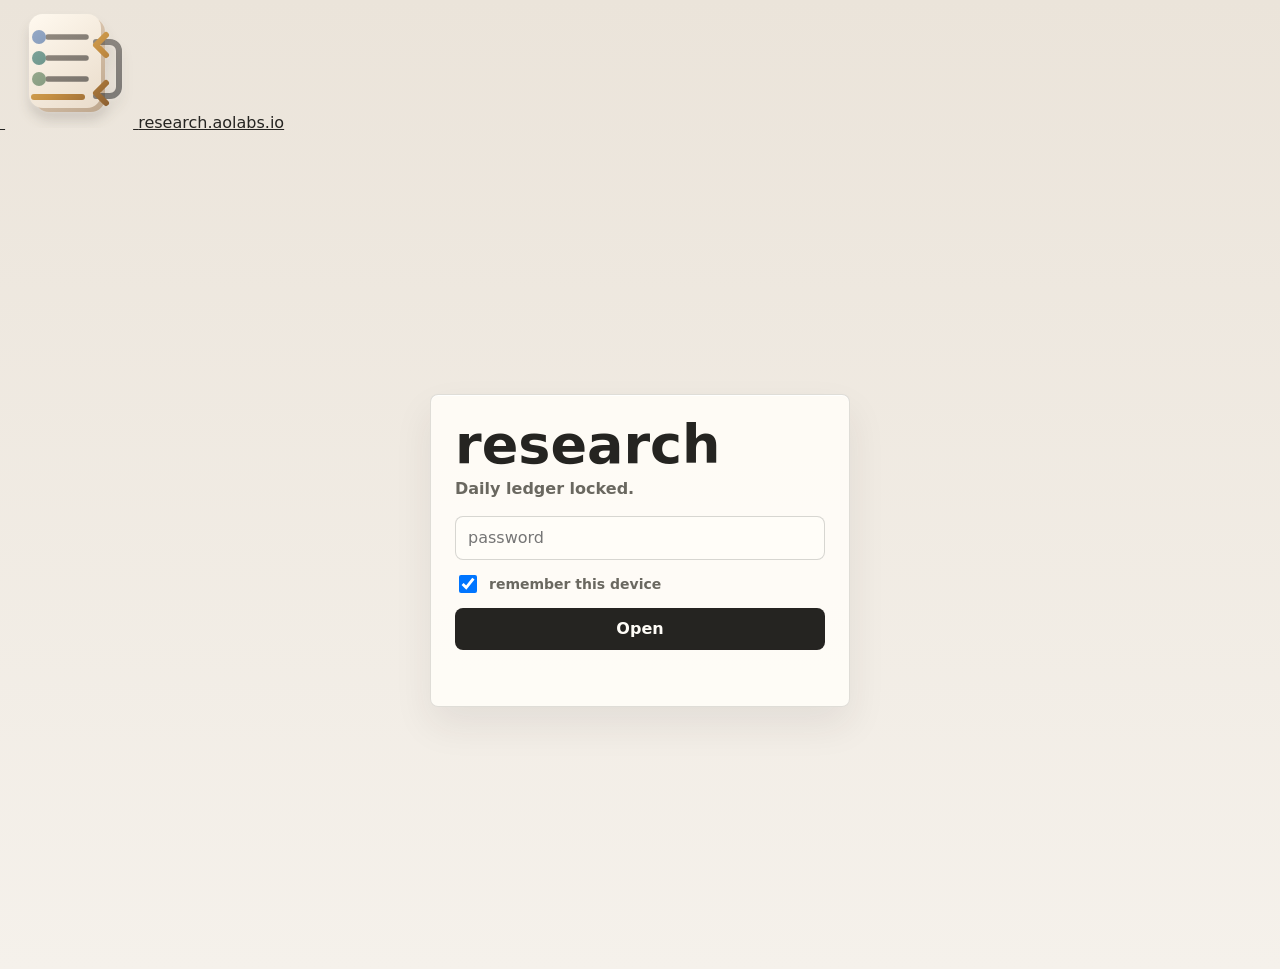
==== gate.html @ 61dfacdd "Create research ledger app" ====
<!doctype html>
<html lang="en">
<head>
  <meta charset="utf-8">
  <meta name="viewport" content="width=device-width, initial-scale=1">
  <title>research.aolabs.io</title>
  <meta name="description" content="Password-gated daily research ledger.">
  <link rel="icon" href="/favicon.svg?v=20260524-research" type="image/svg+xml">
  <link rel="stylesheet" href="https://aolabs.io/suite-header.css?v=20260516-suite-bloom">
  <link rel="stylesheet" href="/styles.css?v=20260524-research">
</head>
<body class="locked">
  <header class="suite-topbar" aria-label="research navigation">
    <div class="suite-brand-cluster">
      <a class="suite-ao-home" href="https://aolabs.io/" aria-label="aolabs.io">
        <img src="https://aolabs.io/marks/ao-ink.svg?v=20260516-suite-bloom" alt="">
      </a>
      <a class="suite-app-brand" href="/" aria-label="research home">
        <img class="suite-app-mark" src="/favicon.svg?v=20260524-research" alt="">
        <span class="suite-app-name">research.aolabs.io</span>
      </a>
    </div>
  </header>

  <main class="gate-shell">
    <section class="gate-panel" aria-label="Unlock research">
      <h1>research</h1>
      <p>Daily ledger locked.</p>
      <form id="gate-form" class="gate-form">
        <input id="password" name="password" type="password" inputmode="numeric" autocomplete="current-password" placeholder="password" aria-label="password" required>
        <label class="remember-line">
          <input id="remember" type="checkbox" checked>
          <span>remember this device</span>
        </label>
        <button type="submit">Open</button>
        <span id="gate-status" class="form-status" aria-live="polite"></span>
      </form>
    </section>
  </main>

  <script>
    const form = document.getElementById("gate-form");
    const status = document.getElementById("gate-status");
    const password = document.getElementById("password");
    const remember = document.getElementById("remember");
    password.focus();
    form.addEventListener("submit", async (event) => {
      event.preventDefault();
      status.textContent = "checking";
      try {
        const response = await fetch("/api/auth", {
          method: "POST",
          headers: { "Content-Type": "application/json" },
          body: JSON.stringify({ password: password.value, remember: remember.checked })
        });
        if (!response.ok) {
          status.textContent = "wrong password";
          return;
        }
        window.location.reload();
      } catch (error) {
        status.textContent = "unlock failed";
      }
    });
  </script>
</body>
</html>
---- styles.css ----
:root {
  color-scheme: light;
  --bg: #f4efe8;
  --panel: #fffdf8;
  --panel-2: #f7f8f4;
  --ink: #252421;
  --muted: #6a6860;
  --line: rgba(62, 61, 55, .16);
  --imagineer: #66799f;
  --fluxcell: #648f89;
  --sarrus: #81977f;
  --clay: #bd715f;
  --gold: #c89549;
  --shadow: 0 18px 38px rgba(48, 43, 36, .08), inset 0 1px 0 rgba(255, 255, 255, .78);
}

* {
  box-sizing: border-box;
}

body {
  margin: 0;
  min-height: 100vh;
  background:
    linear-gradient(180deg, #ebe4da 0%, #f5f1eb 46%, #fbfaf6 100%);
  color: var(--ink);
  font-family: Inter, ui-sans-serif, system-ui, -apple-system, BlinkMacSystemFont, "Segoe UI", sans-serif;
}

a {
  color: inherit;
}

button,
input,
select,
textarea {
  font: inherit;
}

button {
  cursor: pointer;
}

.shell {
  width: min(calc(100% - 32px), 1120px);
  margin: 0 auto;
  padding: 28px 0 44px;
}

.topline {
  display: grid;
  grid-template-columns: minmax(0, 1fr) minmax(300px, 420px);
  gap: 20px;
  align-items: end;
  margin-bottom: 18px;
}

.kicker {
  margin: 0 0 8px;
  color: #686158;
  font-size: 14px;
  font-weight: 820;
}

h1,
h2,
p {
  margin: 0;
}

h1 {
  font-size: clamp(48px, 8vw, 84px);
  line-height: .95;
  letter-spacing: 0;
}

.summary-line {
  margin-top: 10px;
  color: var(--muted);
  font-size: 16px;
  font-weight: 680;
}

.state-grid {
  display: grid;
  grid-template-columns: repeat(3, minmax(0, 1fr));
  gap: 8px;
  margin: 0;
}

.state-grid div,
.entry-panel,
.table-panel,
.category-item,
.gate-panel {
  border: 1px solid var(--line);
  border-radius: 8px;
  background: rgba(255, 253, 248, .9);
  box-shadow: var(--shadow);
}

.state-grid div {
  min-height: 88px;
  padding: 14px;
}

dt {
  color: var(--muted);
  font-size: 12px;
  font-weight: 760;
}

dd {
  margin: 8px 0 0;
  font-size: 32px;
  line-height: 1;
  font-weight: 820;
}

.entry-panel {
  padding: 14px;
  margin-bottom: 14px;
}

.entry-form {
  display: grid;
  grid-template-columns: 160px 140px 112px minmax(0, 1fr);
  gap: 10px;
}

select,
input,
textarea {
  width: 100%;
  min-height: 44px;
  border: 1px solid rgba(37, 36, 33, .18);
  border-radius: 8px;
  background: #fffdf8;
  color: var(--ink);
  padding: 10px 12px;
  outline: none;
}

textarea {
  grid-column: 1 / -1;
  min-height: 82px;
  resize: vertical;
}

#artifact,
#next-step {
  grid-column: span 2;
}

.form-actions {
  grid-column: 1 / -1;
  display: flex;
  align-items: center;
  justify-content: flex-end;
  gap: 12px;
}

.form-status {
  min-height: 20px;
  color: var(--muted);
  font-size: 13px;
  font-weight: 700;
}

button {
  min-height: 42px;
  border: 1px solid rgba(37, 36, 33, .16);
  border-radius: 8px;
  background: #252421;
  color: #fffdf8;
  padding: 9px 16px;
  font-weight: 800;
}

button:disabled {
  opacity: .58;
  cursor: default;
}

.category-strip {
  display: grid;
  grid-template-columns: repeat(3, minmax(0, 1fr));
  gap: 10px;
  margin-bottom: 14px;
}

.category-item {
  --accent: var(--imagineer);
  position: relative;
  min-height: 84px;
  padding: 14px;
  overflow: hidden;
}

.category-item::before,
.entry-row::before {
  content: "";
  position: absolute;
  inset: 0 auto 0 0;
  width: 5px;
  background: var(--accent);
}

.category-item strong {
  display: block;
  margin-bottom: 8px;
  font-size: 18px;
}

.category-item span {
  color: var(--muted);
  font-size: 13px;
  font-weight: 700;
}

.category-item.imagineer,
.entry-row.imagineer {
  --accent: var(--imagineer);
}

.category-item.fluxcell,
.entry-row.fluxcell {
  --accent: var(--fluxcell);
}

.category-item.sarrus,
.entry-row.sarrus {
  --accent: var(--sarrus);
}

.table-panel {
  padding: 14px;
}

.section-head {
  display: flex;
  align-items: baseline;
  justify-content: space-between;
  gap: 12px;
  margin-bottom: 12px;
}

.section-head h2 {
  font-size: 20px;
  letter-spacing: 0;
}

.section-head span {
  color: var(--muted);
  font-size: 13px;
  font-weight: 720;
}

.entry-table {
  display: grid;
  gap: 8px;
}

.entry-row {
  --accent: var(--imagineer);
  position: relative;
  display: grid;
  grid-template-columns: 170px minmax(220px, 1.35fr) minmax(160px, .8fr) minmax(160px, .8fr) 84px;
  gap: 12px;
  align-items: start;
  min-height: 76px;
  padding: 12px 12px 12px 18px;
  border: 1px solid rgba(62, 61, 55, .12);
  border-radius: 8px;
  background: #fffdf8;
}

.entry-time strong,
.entry-time span,
.entry-work,
.entry-artifact,
.entry-next,
.entry-meta {
  overflow-wrap: anywhere;
}

.entry-time strong {
  display: block;
  font-size: 14px;
}

.entry-time span {
  display: block;
  margin-top: 4px;
  color: var(--muted);
  font-size: 12px;
  font-weight: 740;
}

.entry-work {
  font-size: 14px;
  line-height: 1.35;
  font-weight: 680;
}

.entry-artifact,
.entry-next,
.entry-meta {
  color: var(--muted);
  font-size: 13px;
  line-height: 1.35;
  font-weight: 650;
}

.entry-meta {
  display: grid;
  justify-items: end;
  gap: 8px;
}

.entry-meta button {
  min-height: 30px;
  padding: 5px 8px;
  background: transparent;
  color: var(--muted);
  font-size: 12px;
}

.empty-row {
  padding: 18px;
  color: var(--muted);
  border: 1px dashed rgba(62, 61, 55, .20);
  border-radius: 8px;
  background: rgba(255, 253, 248, .72);
}

.locked {
  background:
    linear-gradient(180deg, #ebe4da 0%, #f5f1eb 100%);
}

.gate-shell {
  min-height: calc(100vh - 63px);
  display: grid;
  place-items: center;
  padding: 28px 16px;
}

.gate-panel {
  width: min(100%, 420px);
  padding: 24px;
}

.gate-panel h1 {
  font-size: 54px;
}

.gate-panel p {
  margin-top: 8px;
  color: var(--muted);
  font-weight: 720;
}

.gate-form {
  display: grid;
  gap: 12px;
  margin-top: 18px;
}

.remember-line {
  display: flex;
  align-items: center;
  gap: 9px;
  color: var(--muted);
  font-size: 14px;
  font-weight: 760;
}

.remember-line input {
  width: 18px;
  min-height: 18px;
}

@media (max-width: 860px) {
  .topline,
  .entry-form,
  .category-strip,
  .entry-row {
    grid-template-columns: 1fr;
  }

  #artifact,
  #next-step,
  textarea,
  .form-actions {
    grid-column: 1;
  }

  .entry-meta {
    justify-items: start;
  }
}

@media (max-width: 560px) {
  .shell {
    width: min(calc(100% - 24px), 390px);
    padding-top: 22px;
  }

  h1 {
    font-size: 52px;
  }

  .state-grid {
    grid-template-columns: 1fr;
  }

  .state-grid div {
    min-height: 72px;
  }

  dd {
    font-size: 26px;
  }
}
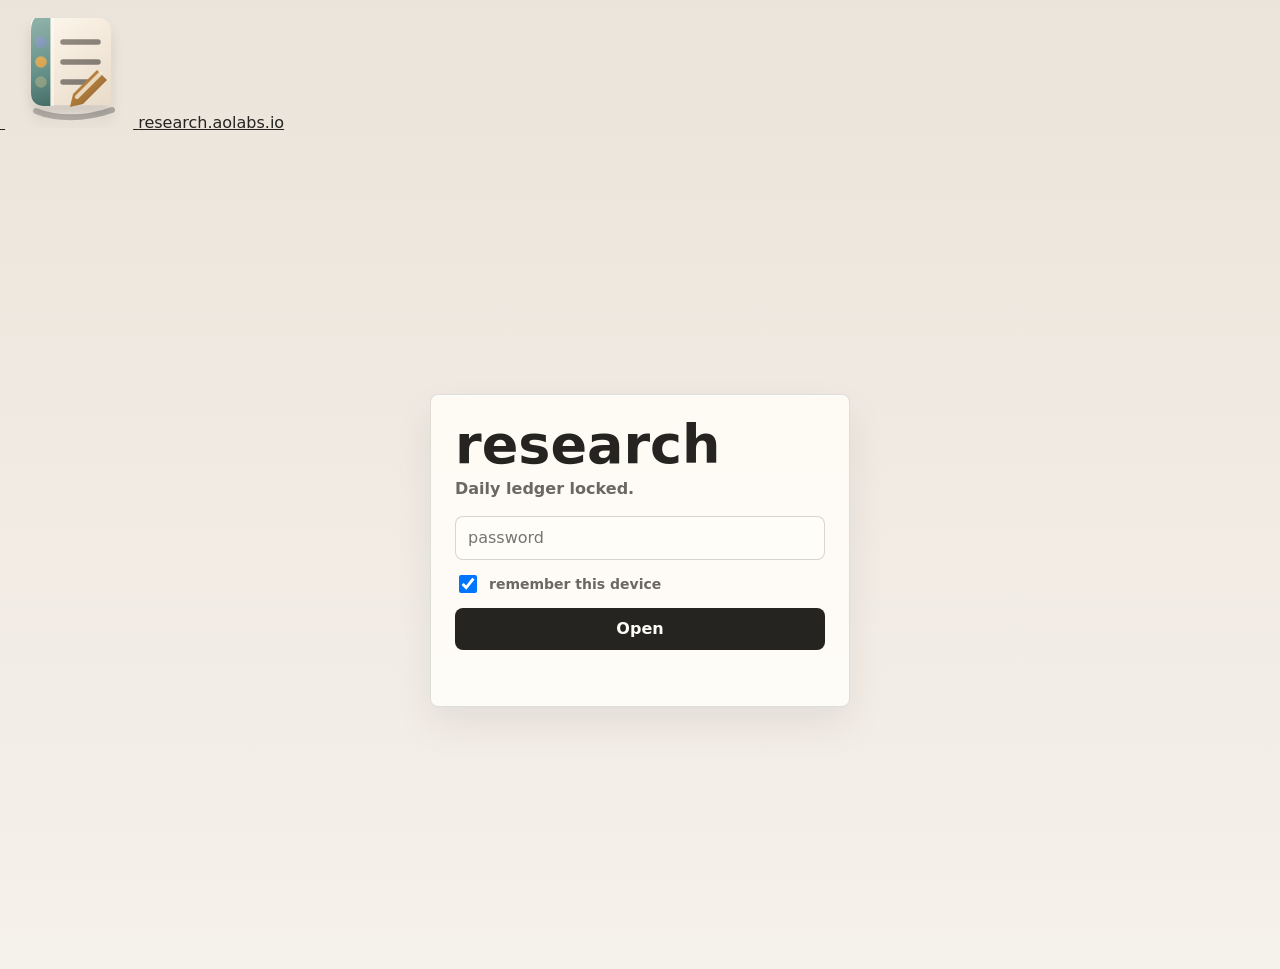
==== commit 89288268: "Update research logbook icon" ====
--- a/gate.html
+++ b/gate.html
@@ -5,7 +5,7 @@
   <meta name="viewport" content="width=device-width, initial-scale=1">
   <title>research.aolabs.io</title>
   <meta name="description" content="Password-gated daily research ledger.">
-  <link rel="icon" href="/favicon.svg?v=20260524-research" type="image/svg+xml">
+  <link rel="icon" href="/favicon.svg?v=20260524-research-logbook" type="image/svg+xml">
   <link rel="stylesheet" href="https://aolabs.io/suite-header.css?v=20260516-suite-bloom">
   <link rel="stylesheet" href="/styles.css?v=20260524-research">
 </head>
@@ -16,7 +16,7 @@
         <img src="https://aolabs.io/marks/ao-ink.svg?v=20260516-suite-bloom" alt="">
       </a>
       <a class="suite-app-brand" href="/" aria-label="research home">
-        <img class="suite-app-mark" src="/favicon.svg?v=20260524-research" alt="">
+        <img class="suite-app-mark" src="/favicon.svg?v=20260524-research-logbook" alt="">
         <span class="suite-app-name">research.aolabs.io</span>
       </a>
     </div>
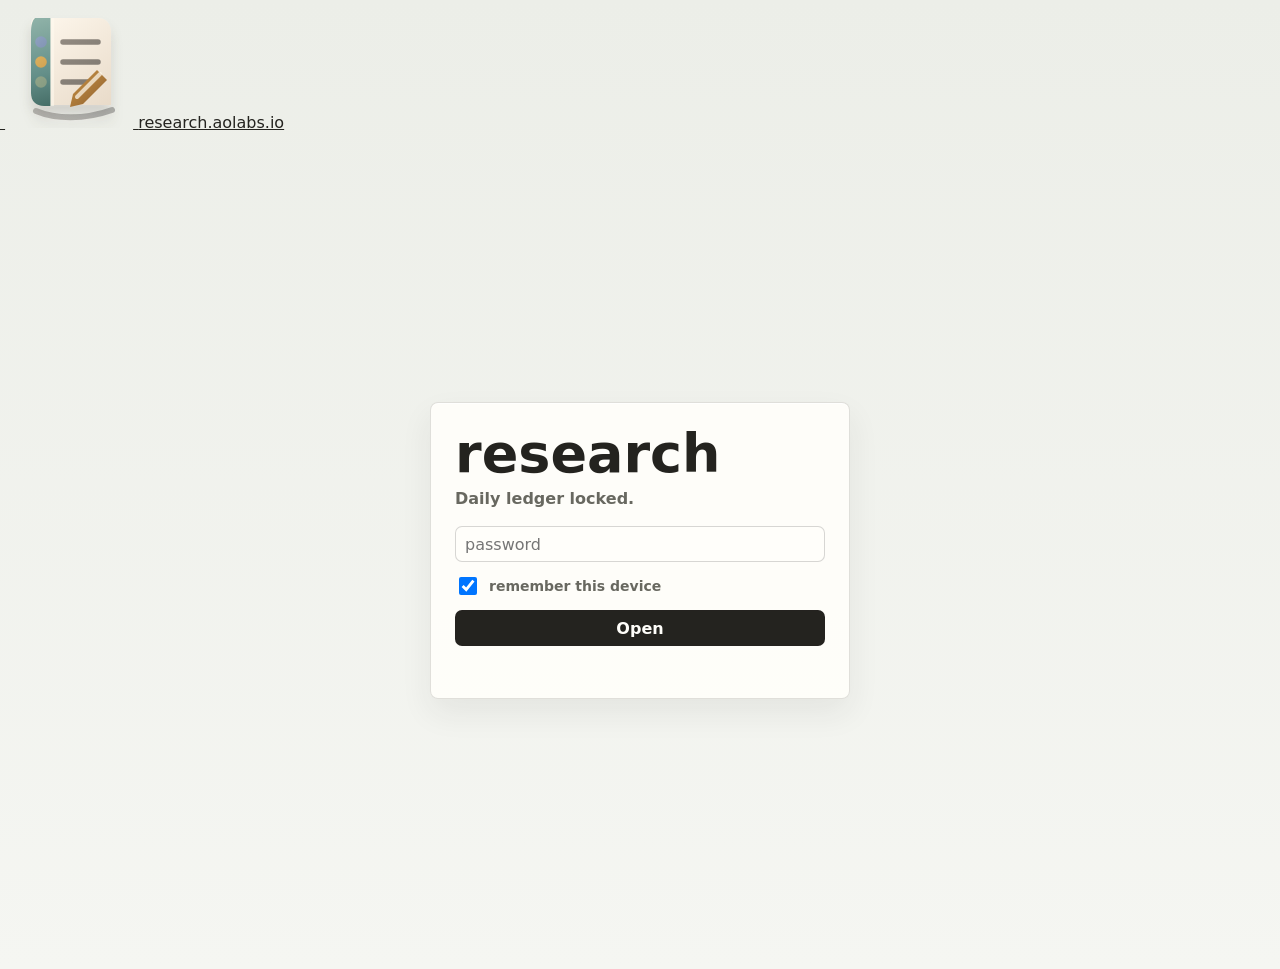
==== commit d604e87d: "Make Research a table-first ledger" ====
--- a/gate.html
+++ b/gate.html
@@ -7,7 +7,7 @@
   <meta name="description" content="Password-gated daily research ledger.">
   <link rel="icon" href="/favicon.svg?v=20260524-research-logbook" type="image/svg+xml">
   <link rel="stylesheet" href="https://aolabs.io/suite-header.css?v=20260516-suite-bloom">
-  <link rel="stylesheet" href="/styles.css?v=20260524-research">
+  <link rel="stylesheet" href="/styles.css?v=20260524-table">
 </head>
 <body class="locked">
   <header class="suite-topbar" aria-label="research navigation">
--- a/styles.css
+++ b/styles.css
@@ -1,17 +1,16 @@
 :root {
   color-scheme: light;
-  --bg: #f4efe8;
-  --panel: #fffdf8;
+  --bg: #f5f6f2;
+  --panel: #fffefa;
   --panel-2: #f7f8f4;
-  --ink: #252421;
-  --muted: #6a6860;
-  --line: rgba(62, 61, 55, .16);
+  --ink: #24231f;
+  --muted: #686860;
+  --line: rgba(48, 49, 44, .15);
+  --line-strong: rgba(48, 49, 44, .24);
   --imagineer: #66799f;
-  --fluxcell: #648f89;
-  --sarrus: #81977f;
-  --clay: #bd715f;
-  --gold: #c89549;
-  --shadow: 0 18px 38px rgba(48, 43, 36, .08), inset 0 1px 0 rgba(255, 255, 255, .78);
+  --fluxcell: #5f8d88;
+  --sarrus: #7b9278;
+  --shadow: 0 14px 32px rgba(49, 47, 40, .07), inset 0 1px 0 rgba(255, 255, 255, .72);
 }
 
 * {
@@ -21,8 +20,7 @@
 body {
   margin: 0;
   min-height: 100vh;
-  background:
-    linear-gradient(180deg, #ebe4da 0%, #f5f1eb 46%, #fbfaf6 100%);
+  background: linear-gradient(180deg, #eceee8 0%, var(--bg) 42%, #fbfbf8 100%);
   color: var(--ink);
   font-family: Inter, ui-sans-serif, system-ui, -apple-system, BlinkMacSystemFont, "Segoe UI", sans-serif;
 }
@@ -33,8 +31,7 @@
 
 button,
 input,
-select,
-textarea {
+select {
   font: inherit;
 }
 
@@ -43,199 +40,164 @@
 }
 
 .shell {
-  width: min(calc(100% - 32px), 1120px);
+  width: min(calc(100% - 32px), 1480px);
   margin: 0 auto;
-  padding: 28px 0 44px;
-}
-
-.topline {
-  display: grid;
-  grid-template-columns: minmax(0, 1fr) minmax(300px, 420px);
+  padding: 24px 0 44px;
+}
+
+.ledger-head {
+  display: flex;
+  align-items: end;
+  justify-content: space-between;
   gap: 20px;
-  align-items: end;
-  margin-bottom: 18px;
-}
-
-.kicker {
-  margin: 0 0 8px;
-  color: #686158;
-  font-size: 14px;
-  font-weight: 820;
+  margin-bottom: 12px;
 }
 
 h1,
 h2,
-p {
+p,
+dl {
   margin: 0;
 }
 
 h1 {
-  font-size: clamp(48px, 8vw, 84px);
-  line-height: .95;
+  font-size: clamp(32px, 4vw, 48px);
+  line-height: 1;
   letter-spacing: 0;
 }
 
+h2 {
+  font-size: 18px;
+  letter-spacing: 0;
+}
+
+.summary-line,
+.updated-at,
+.section-head span,
+.analysis-grid span,
+.category-line strong,
+.muted,
+.form-status {
+  color: var(--muted);
+}
+
 .summary-line {
-  margin-top: 10px;
-  color: var(--muted);
-  font-size: 16px;
+  margin-top: 8px;
+  font-size: 15px;
   font-weight: 680;
 }
 
-.state-grid {
-  display: grid;
-  grid-template-columns: repeat(3, minmax(0, 1fr));
-  gap: 8px;
-  margin: 0;
-}
-
-.state-grid div,
-.entry-panel,
-.table-panel,
-.category-item,
+.updated-at {
+  font-size: 13px;
+  font-weight: 760;
+  white-space: nowrap;
+}
+
+.analysis-panel,
+.ledger-panel,
 .gate-panel {
   border: 1px solid var(--line);
   border-radius: 8px;
-  background: rgba(255, 253, 248, .9);
+  background: rgba(255, 254, 250, .92);
   box-shadow: var(--shadow);
 }
 
-.state-grid div {
-  min-height: 88px;
-  padding: 14px;
+.analysis-panel {
+  display: grid;
+  grid-template-columns: minmax(0, 1.2fr) minmax(300px, .8fr);
+  gap: 16px;
+  padding: 12px;
+  margin-bottom: 12px;
+}
+
+.analysis-grid {
+  display: grid;
+  grid-template-columns: repeat(4, minmax(0, 1fr));
+  gap: 1px;
+  overflow: hidden;
+  border: 1px solid var(--line);
+  border-radius: 8px;
+  background: var(--line);
+}
+
+.analysis-grid div {
+  min-height: 82px;
+  padding: 12px;
+  background: var(--panel);
 }
 
 dt {
   color: var(--muted);
   font-size: 12px;
-  font-weight: 760;
+  font-weight: 780;
+  text-transform: lowercase;
 }
 
 dd {
-  margin: 8px 0 0;
-  font-size: 32px;
+  margin: 7px 0 2px;
+  font-size: 30px;
   line-height: 1;
+  font-weight: 830;
+}
+
+.analysis-grid span,
+.category-line strong {
+  font-size: 12px;
+  font-weight: 720;
+}
+
+.category-analysis {
+  display: grid;
+  gap: 9px;
+  align-content: center;
+}
+
+.category-line {
+  --accent: var(--imagineer);
+  display: grid;
+  grid-template-columns: 86px minmax(0, 1fr) 160px;
+  gap: 10px;
+  align-items: center;
+  min-height: 28px;
+}
+
+.category-line span {
+  font-size: 13px;
   font-weight: 820;
 }
 
-.entry-panel {
-  padding: 14px;
-  margin-bottom: 14px;
-}
-
-.entry-form {
-  display: grid;
-  grid-template-columns: 160px 140px 112px minmax(0, 1fr);
-  gap: 10px;
-}
-
-select,
-input,
-textarea {
-  width: 100%;
-  min-height: 44px;
-  border: 1px solid rgba(37, 36, 33, .18);
-  border-radius: 8px;
-  background: #fffdf8;
-  color: var(--ink);
-  padding: 10px 12px;
-  outline: none;
-}
-
-textarea {
-  grid-column: 1 / -1;
-  min-height: 82px;
-  resize: vertical;
-}
-
-#artifact,
-#next-step {
-  grid-column: span 2;
-}
-
-.form-actions {
-  grid-column: 1 / -1;
-  display: flex;
-  align-items: center;
-  justify-content: flex-end;
-  gap: 12px;
-}
-
-.form-status {
-  min-height: 20px;
-  color: var(--muted);
-  font-size: 13px;
-  font-weight: 700;
-}
-
-button {
-  min-height: 42px;
-  border: 1px solid rgba(37, 36, 33, .16);
-  border-radius: 8px;
-  background: #252421;
-  color: #fffdf8;
-  padding: 9px 16px;
-  font-weight: 800;
-}
-
-button:disabled {
-  opacity: .58;
-  cursor: default;
-}
-
-.category-strip {
-  display: grid;
-  grid-template-columns: repeat(3, minmax(0, 1fr));
-  gap: 10px;
-  margin-bottom: 14px;
-}
-
-.category-item {
-  --accent: var(--imagineer);
-  position: relative;
-  min-height: 84px;
-  padding: 14px;
-  overflow: hidden;
-}
-
-.category-item::before,
-.entry-row::before {
-  content: "";
-  position: absolute;
-  inset: 0 auto 0 0;
-  width: 5px;
-  background: var(--accent);
-}
-
-.category-item strong {
-  display: block;
-  margin-bottom: 8px;
-  font-size: 18px;
-}
-
-.category-item span {
-  color: var(--muted);
-  font-size: 13px;
-  font-weight: 700;
-}
-
-.category-item.imagineer,
+.category-line.imagineer,
 .entry-row.imagineer {
   --accent: var(--imagineer);
 }
 
-.category-item.fluxcell,
+.category-line.fluxcell,
 .entry-row.fluxcell {
   --accent: var(--fluxcell);
 }
 
-.category-item.sarrus,
+.category-line.sarrus,
 .entry-row.sarrus {
   --accent: var(--sarrus);
 }
 
-.table-panel {
-  padding: 14px;
+.category-track {
+  height: 8px;
+  overflow: hidden;
+  border-radius: 999px;
+  background: rgba(48, 49, 44, .08);
+}
+
+.category-track i {
+  display: block;
+  width: 0;
+  height: 100%;
+  border-radius: inherit;
+  background: var(--accent);
+}
+
+.ledger-panel {
+  padding: 12px;
 }
 
 .section-head {
@@ -243,101 +205,189 @@
   align-items: baseline;
   justify-content: space-between;
   gap: 12px;
-  margin-bottom: 12px;
-}
-
-.section-head h2 {
-  font-size: 20px;
-  letter-spacing: 0;
-}
-
-.section-head span {
+  margin-bottom: 10px;
+}
+
+.table-scroll {
+  overflow-x: auto;
+  border: 1px solid var(--line);
+  border-radius: 8px;
+  background: var(--panel);
+}
+
+.ledger-table {
+  width: 100%;
+  min-width: 1160px;
+  border-collapse: separate;
+  border-spacing: 0;
+  table-layout: fixed;
+}
+
+th,
+td {
+  border-bottom: 1px solid var(--line);
+  border-right: 1px solid var(--line);
+  padding: 10px;
+  text-align: left;
+  vertical-align: top;
+}
+
+th:last-child,
+td:last-child {
+  border-right: 0;
+}
+
+thead th {
+  position: sticky;
+  top: 0;
+  z-index: 1;
+  background: #eff1ec;
+  color: var(--muted);
+  font-size: 12px;
+  font-weight: 820;
+  text-transform: lowercase;
+}
+
+th:nth-child(1),
+td:nth-child(1) {
+  width: 138px;
+}
+
+th:nth-child(2),
+td:nth-child(2) {
+  width: 132px;
+}
+
+th:nth-child(3),
+td:nth-child(3) {
+  width: 116px;
+}
+
+th:nth-child(4),
+td:nth-child(4) {
+  width: 96px;
+}
+
+th:nth-child(5),
+td:nth-child(5) {
+  width: 32%;
+}
+
+th:nth-child(6),
+td:nth-child(6) {
+  width: 180px;
+}
+
+th:nth-child(7),
+td:nth-child(7) {
+  width: 220px;
+}
+
+th:nth-child(8),
+td:nth-child(8) {
+  width: 96px;
+}
+
+select,
+input {
+  width: 100%;
+  min-height: 36px;
+  border: 1px solid rgba(37, 36, 33, .18);
+  border-radius: 7px;
+  background: #fffefa;
+  color: var(--ink);
+  padding: 7px 9px;
+  outline: none;
+}
+
+.compose-row td {
+  background: var(--panel-2);
+}
+
+.compose-row td:first-child {
   color: var(--muted);
   font-size: 13px;
-  font-weight: 720;
-}
-
-.entry-table {
-  display: grid;
-  gap: 8px;
+  font-weight: 760;
 }
 
 .entry-row {
   --accent: var(--imagineer);
-  position: relative;
-  display: grid;
-  grid-template-columns: 170px minmax(220px, 1.35fr) minmax(160px, .8fr) minmax(160px, .8fr) 84px;
-  gap: 12px;
-  align-items: start;
-  min-height: 76px;
-  padding: 12px 12px 12px 18px;
-  border: 1px solid rgba(62, 61, 55, .12);
-  border-radius: 8px;
-  background: #fffdf8;
-}
-
-.entry-time strong,
-.entry-time span,
-.entry-work,
-.entry-artifact,
-.entry-next,
-.entry-meta {
-  overflow-wrap: anywhere;
-}
-
-.entry-time strong {
+  background: var(--panel);
+}
+
+.entry-row td:first-child {
+  border-left: 5px solid var(--accent);
+  padding-left: 10px;
+}
+
+.entry-row strong {
   display: block;
-  font-size: 14px;
-}
-
-.entry-time span {
+  font-size: 13px;
+}
+
+.entry-row td > span,
+.entry-row .muted {
   display: block;
   margin-top: 4px;
-  color: var(--muted);
   font-size: 12px;
-  font-weight: 740;
-}
-
-.entry-work {
-  font-size: 14px;
-  line-height: 1.35;
+  font-weight: 700;
+}
+
+.work-cell,
+.artifact-cell,
+.entry-row td {
+  overflow-wrap: anywhere;
+}
+
+.category-pill {
+  display: inline-block;
+  margin-top: 0;
+  color: var(--ink);
+  font-weight: 820;
+}
+
+.action-cell {
+  display: grid;
+  gap: 6px;
+  align-items: start;
+}
+
+button {
+  min-height: 36px;
+  border: 1px solid rgba(37, 36, 33, .16);
+  border-radius: 7px;
+  background: #24231f;
+  color: #fffefa;
+  padding: 7px 12px;
+  font-weight: 820;
+}
+
+button:disabled {
+  opacity: .58;
+  cursor: default;
+}
+
+.entry-row button {
+  background: transparent;
+  color: var(--muted);
+  font-size: 12px;
+}
+
+.form-status {
+  min-height: 16px;
+  font-size: 12px;
+  font-weight: 760;
+}
+
+.empty-row td {
+  padding: 18px;
+  color: var(--muted);
   font-weight: 680;
-}
-
-.entry-artifact,
-.entry-next,
-.entry-meta {
-  color: var(--muted);
-  font-size: 13px;
-  line-height: 1.35;
-  font-weight: 650;
-}
-
-.entry-meta {
-  display: grid;
-  justify-items: end;
-  gap: 8px;
-}
-
-.entry-meta button {
-  min-height: 30px;
-  padding: 5px 8px;
-  background: transparent;
-  color: var(--muted);
-  font-size: 12px;
-}
-
-.empty-row {
-  padding: 18px;
-  color: var(--muted);
-  border: 1px dashed rgba(62, 61, 55, .20);
-  border-radius: 8px;
-  background: rgba(255, 253, 248, .72);
+  background: rgba(255, 254, 250, .74);
 }
 
 .locked {
-  background:
-    linear-gradient(180deg, #ebe4da 0%, #f5f1eb 100%);
+  background: linear-gradient(180deg, #eceee8 0%, var(--bg) 100%);
 }
 
 .gate-shell {
@@ -382,46 +432,119 @@
   min-height: 18px;
 }
 
-@media (max-width: 860px) {
-  .topline,
-  .entry-form,
-  .category-strip,
-  .entry-row {
+@media (max-width: 980px) {
+  .analysis-panel {
     grid-template-columns: 1fr;
   }
 
-  #artifact,
-  #next-step,
-  textarea,
-  .form-actions {
-    grid-column: 1;
-  }
-
-  .entry-meta {
-    justify-items: start;
-  }
-}
-
-@media (max-width: 560px) {
+  .analysis-grid {
+    grid-template-columns: repeat(2, minmax(0, 1fr));
+  }
+}
+
+@media (max-width: 720px) {
   .shell {
-    width: min(calc(100% - 24px), 390px);
-    padding-top: 22px;
-  }
-
+    width: min(calc(100% - 24px), 520px);
+    padding-top: 20px;
+  }
+
+  .ledger-head,
+  .section-head {
+    display: grid;
+    gap: 6px;
+  }
+
+  .updated-at {
+    white-space: normal;
+  }
+
+  .analysis-grid {
+    grid-template-columns: 1fr 1fr;
+  }
+
+  .category-line {
+    grid-template-columns: 76px minmax(0, 1fr);
+  }
+
+  .category-line strong {
+    grid-column: 2;
+  }
+
+  .table-scroll {
+    overflow-x: visible;
+    border: 0;
+    background: transparent;
+  }
+
+  .ledger-table,
+  .ledger-table thead,
+  .ledger-table tbody,
+  .ledger-table tr,
+  .ledger-table td {
+    display: block;
+    width: 100%;
+    min-width: 0;
+  }
+
+  .ledger-table thead {
+    display: none;
+  }
+
+  .compose-row,
+  .entry-row,
+  .empty-row {
+    margin-bottom: 10px;
+    overflow: hidden;
+    border: 1px solid var(--line);
+    border-radius: 8px;
+    background: var(--panel);
+  }
+
+  th,
+  td,
+  th:nth-child(n),
+  td:nth-child(n) {
+    width: 100%;
+  }
+
+  td {
+    display: grid !important;
+    grid-template-columns: 96px minmax(0, 1fr);
+    gap: 10px;
+    align-items: start;
+    border-right: 0;
+    padding: 9px 10px;
+  }
+
+  td::before {
+    content: attr(data-label);
+    color: var(--muted);
+    font-size: 12px;
+    font-weight: 820;
+    text-transform: lowercase;
+  }
+
+  .entry-row td:first-child {
+    border-left: 0;
+    border-top: 5px solid var(--accent);
+    padding-left: 10px;
+  }
+
+  .empty-row td {
+    display: block !important;
+  }
+
+  .empty-row td::before {
+    content: none;
+  }
+
+  .action-cell {
+    grid-template-columns: 96px minmax(0, 1fr);
+  }
+}
+
+@media (max-width: 460px) {
   h1 {
-    font-size: 52px;
-  }
-
-  .state-grid {
-    grid-template-columns: 1fr;
-  }
-
-  .state-grid div {
-    min-height: 72px;
-  }
-
-  dd {
-    font-size: 26px;
-  }
-}
-
+    font-size: 34px;
+  }
+}
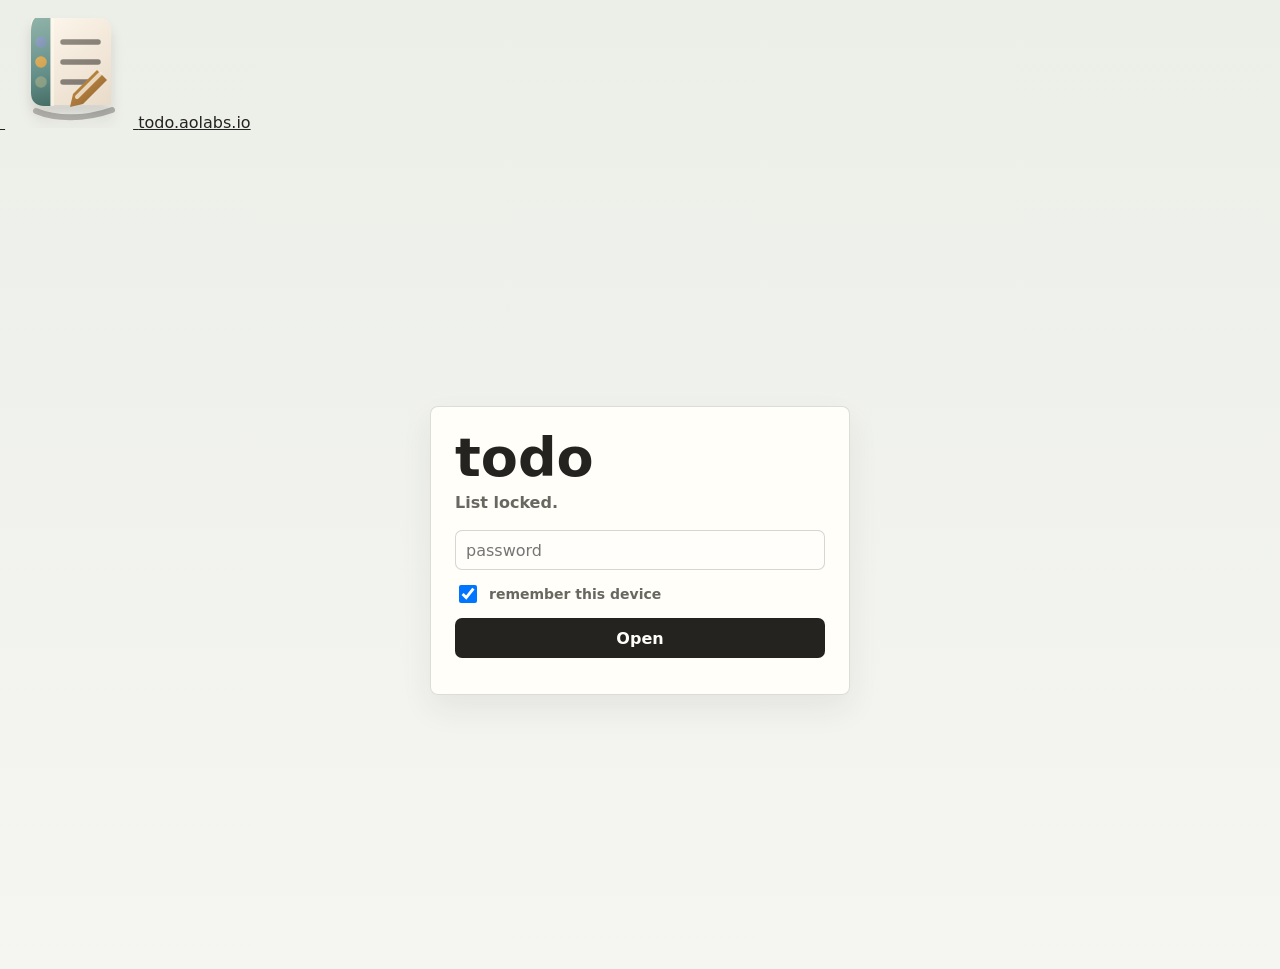
==== commit 2de90864: "Replace Research with simple Todo list" ====
--- a/gate.html
+++ b/gate.html
@@ -3,29 +3,29 @@
 <head>
   <meta charset="utf-8">
   <meta name="viewport" content="width=device-width, initial-scale=1">
-  <title>research.aolabs.io</title>
-  <meta name="description" content="Password-gated daily research ledger.">
-  <link rel="icon" href="/favicon.svg?v=20260524-research-logbook" type="image/svg+xml">
+  <title>todo.aolabs.io</title>
+  <meta name="description" content="Password-gated todo list.">
+  <link rel="icon" href="/favicon.svg?v=20260525-todo" type="image/svg+xml">
   <link rel="stylesheet" href="https://aolabs.io/suite-header.css?v=20260516-suite-bloom">
-  <link rel="stylesheet" href="/styles.css?v=20260524-table">
+  <link rel="stylesheet" href="/styles.css?v=20260525-todo">
 </head>
 <body class="locked">
-  <header class="suite-topbar" aria-label="research navigation">
+  <header class="suite-topbar" aria-label="todo navigation">
     <div class="suite-brand-cluster">
       <a class="suite-ao-home" href="https://aolabs.io/" aria-label="aolabs.io">
         <img src="https://aolabs.io/marks/ao-ink.svg?v=20260516-suite-bloom" alt="">
       </a>
-      <a class="suite-app-brand" href="/" aria-label="research home">
-        <img class="suite-app-mark" src="/favicon.svg?v=20260524-research-logbook" alt="">
-        <span class="suite-app-name">research.aolabs.io</span>
+      <a class="suite-app-brand" href="/" aria-label="todo home">
+        <img class="suite-app-mark" src="/favicon.svg?v=20260525-todo" alt="">
+        <span class="suite-app-name">todo.aolabs.io</span>
       </a>
     </div>
   </header>
 
   <main class="gate-shell">
-    <section class="gate-panel" aria-label="Unlock research">
-      <h1>research</h1>
-      <p>Daily ledger locked.</p>
+    <section class="gate-panel" aria-label="unlock todo">
+      <h1>todo</h1>
+      <p>List locked.</p>
       <form id="gate-form" class="gate-form">
         <input id="password" name="password" type="password" inputmode="numeric" autocomplete="current-password" placeholder="password" aria-label="password" required>
         <label class="remember-line">
--- a/styles.css
+++ b/styles.css
@@ -2,14 +2,9 @@
   color-scheme: light;
   --bg: #f5f6f2;
   --panel: #fffefa;
-  --panel-2: #f7f8f4;
   --ink: #24231f;
   --muted: #686860;
-  --line: rgba(48, 49, 44, .15);
-  --line-strong: rgba(48, 49, 44, .24);
-  --imagineer: #66799f;
-  --fluxcell: #5f8d88;
-  --sarrus: #7b9278;
+  --line: rgba(48, 49, 44, .16);
   --shadow: 0 14px 32px rgba(49, 47, 40, .07), inset 0 1px 0 rgba(255, 255, 255, .72);
 }
 
@@ -30,8 +25,7 @@
 }
 
 button,
-input,
-select {
+input {
   font: inherit;
 }
 
@@ -40,325 +34,108 @@
 }
 
 .shell {
-  width: min(calc(100% - 32px), 1480px);
+  width: min(calc(100% - 32px), 980px);
   margin: 0 auto;
-  padding: 24px 0 44px;
-}
-
-.ledger-head {
+  padding: 28px 0 44px;
+}
+
+.topline {
   display: flex;
   align-items: end;
   justify-content: space-between;
-  gap: 20px;
+  gap: 18px;
   margin-bottom: 12px;
 }
 
 h1,
-h2,
-p,
-dl {
+p {
   margin: 0;
 }
 
 h1 {
-  font-size: clamp(32px, 4vw, 48px);
+  font-size: clamp(42px, 7vw, 72px);
   line-height: 1;
   letter-spacing: 0;
 }
 
-h2 {
-  font-size: 18px;
-  letter-spacing: 0;
-}
-
-.summary-line,
-.updated-at,
-.section-head span,
-.analysis-grid span,
-.category-line strong,
-.muted,
-.form-status {
-  color: var(--muted);
-}
-
 .summary-line {
   margin-top: 8px;
+  color: var(--muted);
   font-size: 15px;
-  font-weight: 680;
+  font-weight: 760;
 }
 
 .updated-at {
+  color: var(--muted);
   font-size: 13px;
   font-weight: 760;
   white-space: nowrap;
 }
 
-.analysis-panel,
-.ledger-panel,
+.todo-panel,
 .gate-panel {
   border: 1px solid var(--line);
   border-radius: 8px;
-  background: rgba(255, 254, 250, .92);
+  background: rgba(255, 254, 250, .94);
   box-shadow: var(--shadow);
 }
 
-.analysis-panel {
-  display: grid;
-  grid-template-columns: minmax(0, 1.2fr) minmax(300px, .8fr);
-  gap: 16px;
-  padding: 12px;
-  margin-bottom: 12px;
-}
-
-.analysis-grid {
-  display: grid;
-  grid-template-columns: repeat(4, minmax(0, 1fr));
-  gap: 1px;
+.todo-panel {
   overflow: hidden;
-  border: 1px solid var(--line);
-  border-radius: 8px;
-  background: var(--line);
-}
-
-.analysis-grid div {
-  min-height: 82px;
-  padding: 12px;
-  background: var(--panel);
-}
-
-dt {
-  color: var(--muted);
-  font-size: 12px;
-  font-weight: 780;
-  text-transform: lowercase;
-}
-
-dd {
-  margin: 7px 0 2px;
-  font-size: 30px;
-  line-height: 1;
-  font-weight: 830;
-}
-
-.analysis-grid span,
-.category-line strong {
-  font-size: 12px;
-  font-weight: 720;
-}
-
-.category-analysis {
-  display: grid;
-  gap: 9px;
-  align-content: center;
-}
-
-.category-line {
-  --accent: var(--imagineer);
-  display: grid;
-  grid-template-columns: 86px minmax(0, 1fr) 160px;
-  gap: 10px;
-  align-items: center;
-  min-height: 28px;
-}
-
-.category-line span {
-  font-size: 13px;
-  font-weight: 820;
-}
-
-.category-line.imagineer,
-.entry-row.imagineer {
-  --accent: var(--imagineer);
-}
-
-.category-line.fluxcell,
-.entry-row.fluxcell {
-  --accent: var(--fluxcell);
-}
-
-.category-line.sarrus,
-.entry-row.sarrus {
-  --accent: var(--sarrus);
-}
-
-.category-track {
-  height: 8px;
-  overflow: hidden;
-  border-radius: 999px;
-  background: rgba(48, 49, 44, .08);
-}
-
-.category-track i {
-  display: block;
-  width: 0;
-  height: 100%;
-  border-radius: inherit;
-  background: var(--accent);
-}
-
-.ledger-panel {
-  padding: 12px;
-}
-
-.section-head {
-  display: flex;
-  align-items: baseline;
-  justify-content: space-between;
-  gap: 12px;
-  margin-bottom: 10px;
-}
-
-.table-scroll {
-  overflow-x: auto;
-  border: 1px solid var(--line);
-  border-radius: 8px;
-  background: var(--panel);
-}
-
-.ledger-table {
+}
+
+.todo-table {
   width: 100%;
-  min-width: 1160px;
-  border-collapse: separate;
-  border-spacing: 0;
+  border-collapse: collapse;
   table-layout: fixed;
 }
 
 th,
 td {
   border-bottom: 1px solid var(--line);
-  border-right: 1px solid var(--line);
-  padding: 10px;
+  padding: 12px;
   text-align: left;
   vertical-align: top;
 }
 
-th:last-child,
-td:last-child {
-  border-right: 0;
-}
-
 thead th {
-  position: sticky;
-  top: 0;
-  z-index: 1;
   background: #eff1ec;
   color: var(--muted);
   font-size: 12px;
-  font-weight: 820;
+  font-weight: 840;
   text-transform: lowercase;
 }
 
-th:nth-child(1),
-td:nth-child(1) {
-  width: 138px;
-}
-
-th:nth-child(2),
-td:nth-child(2) {
-  width: 132px;
-}
-
-th:nth-child(3),
-td:nth-child(3) {
-  width: 116px;
-}
-
-th:nth-child(4),
-td:nth-child(4) {
-  width: 96px;
-}
-
-th:nth-child(5),
-td:nth-child(5) {
-  width: 32%;
-}
-
-th:nth-child(6),
-td:nth-child(6) {
-  width: 180px;
-}
-
-th:nth-child(7),
-td:nth-child(7) {
-  width: 220px;
-}
-
-th:nth-child(8),
-td:nth-child(8) {
-  width: 96px;
-}
-
-select,
+tbody:last-child tr:last-child td {
+  border-bottom: 0;
+}
+
+.compose-row td,
+.todo-row td {
+  display: grid;
+  grid-template-columns: minmax(0, 1fr) auto;
+  gap: 10px;
+  align-items: start;
+}
+
 input {
   width: 100%;
-  min-height: 36px;
+  min-height: 40px;
   border: 1px solid rgba(37, 36, 33, .18);
   border-radius: 7px;
   background: #fffefa;
   color: var(--ink);
-  padding: 7px 9px;
+  padding: 8px 10px;
   outline: none;
 }
 
-.compose-row td {
-  background: var(--panel-2);
-}
-
-.compose-row td:first-child {
-  color: var(--muted);
-  font-size: 13px;
-  font-weight: 760;
-}
-
-.entry-row {
-  --accent: var(--imagineer);
-  background: var(--panel);
-}
-
-.entry-row td:first-child {
-  border-left: 5px solid var(--accent);
-  padding-left: 10px;
-}
-
-.entry-row strong {
-  display: block;
-  font-size: 13px;
-}
-
-.entry-row td > span,
-.entry-row .muted {
-  display: block;
-  margin-top: 4px;
-  font-size: 12px;
-  font-weight: 700;
-}
-
-.work-cell,
-.artifact-cell,
-.entry-row td {
-  overflow-wrap: anywhere;
-}
-
-.category-pill {
-  display: inline-block;
-  margin-top: 0;
-  color: var(--ink);
-  font-weight: 820;
-}
-
-.action-cell {
-  display: grid;
-  gap: 6px;
-  align-items: start;
-}
-
 button {
-  min-height: 36px;
+  min-height: 40px;
   border: 1px solid rgba(37, 36, 33, .16);
   border-radius: 7px;
   background: #24231f;
   color: #fffefa;
-  padding: 7px 12px;
+  padding: 8px 14px;
   font-weight: 820;
 }
 
@@ -367,23 +144,37 @@
   cursor: default;
 }
 
-.entry-row button {
+.todo-row span {
+  min-height: 40px;
+  display: flex;
+  align-items: center;
+  overflow-wrap: anywhere;
+  font-size: 16px;
+  line-height: 1.35;
+  font-weight: 680;
+}
+
+.todo-row button {
   background: transparent;
   color: var(--muted);
   font-size: 12px;
 }
 
+#form-status,
 .form-status {
+  color: var(--muted);
+  font-size: 12px;
+  font-weight: 760;
+}
+
+.compose-row #form-status {
+  grid-column: 1 / -1;
   min-height: 16px;
-  font-size: 12px;
-  font-weight: 760;
 }
 
 .empty-row td {
-  padding: 18px;
   color: var(--muted);
   font-weight: 680;
-  background: rgba(255, 254, 250, .74);
 }
 
 .locked {
@@ -432,24 +223,13 @@
   min-height: 18px;
 }
 
-@media (max-width: 980px) {
-  .analysis-panel {
-    grid-template-columns: 1fr;
-  }
-
-  .analysis-grid {
-    grid-template-columns: repeat(2, minmax(0, 1fr));
-  }
-}
-
-@media (max-width: 720px) {
+@media (max-width: 620px) {
   .shell {
-    width: min(calc(100% - 24px), 520px);
-    padding-top: 20px;
-  }
-
-  .ledger-head,
-  .section-head {
+    width: min(calc(100% - 24px), 460px);
+    padding-top: 22px;
+  }
+
+  .topline {
     display: grid;
     gap: 6px;
   }
@@ -458,93 +238,16 @@
     white-space: normal;
   }
 
-  .analysis-grid {
-    grid-template-columns: 1fr 1fr;
-  }
-
-  .category-line {
-    grid-template-columns: 76px minmax(0, 1fr);
-  }
-
-  .category-line strong {
-    grid-column: 2;
-  }
-
-  .table-scroll {
-    overflow-x: visible;
-    border: 0;
-    background: transparent;
-  }
-
-  .ledger-table,
-  .ledger-table thead,
-  .ledger-table tbody,
-  .ledger-table tr,
-  .ledger-table td {
-    display: block;
+  h1 {
+    font-size: 48px;
+  }
+
+  .compose-row td,
+  .todo-row td {
+    grid-template-columns: 1fr;
+  }
+
+  button {
     width: 100%;
-    min-width: 0;
-  }
-
-  .ledger-table thead {
-    display: none;
-  }
-
-  .compose-row,
-  .entry-row,
-  .empty-row {
-    margin-bottom: 10px;
-    overflow: hidden;
-    border: 1px solid var(--line);
-    border-radius: 8px;
-    background: var(--panel);
-  }
-
-  th,
-  td,
-  th:nth-child(n),
-  td:nth-child(n) {
-    width: 100%;
-  }
-
-  td {
-    display: grid !important;
-    grid-template-columns: 96px minmax(0, 1fr);
-    gap: 10px;
-    align-items: start;
-    border-right: 0;
-    padding: 9px 10px;
-  }
-
-  td::before {
-    content: attr(data-label);
-    color: var(--muted);
-    font-size: 12px;
-    font-weight: 820;
-    text-transform: lowercase;
-  }
-
-  .entry-row td:first-child {
-    border-left: 0;
-    border-top: 5px solid var(--accent);
-    padding-left: 10px;
-  }
-
-  .empty-row td {
-    display: block !important;
-  }
-
-  .empty-row td::before {
-    content: none;
-  }
-
-  .action-cell {
-    grid-template-columns: 96px minmax(0, 1fr);
-  }
-}
-
-@media (max-width: 460px) {
-  h1 {
-    font-size: 34px;
-  }
-}
+  }
+}
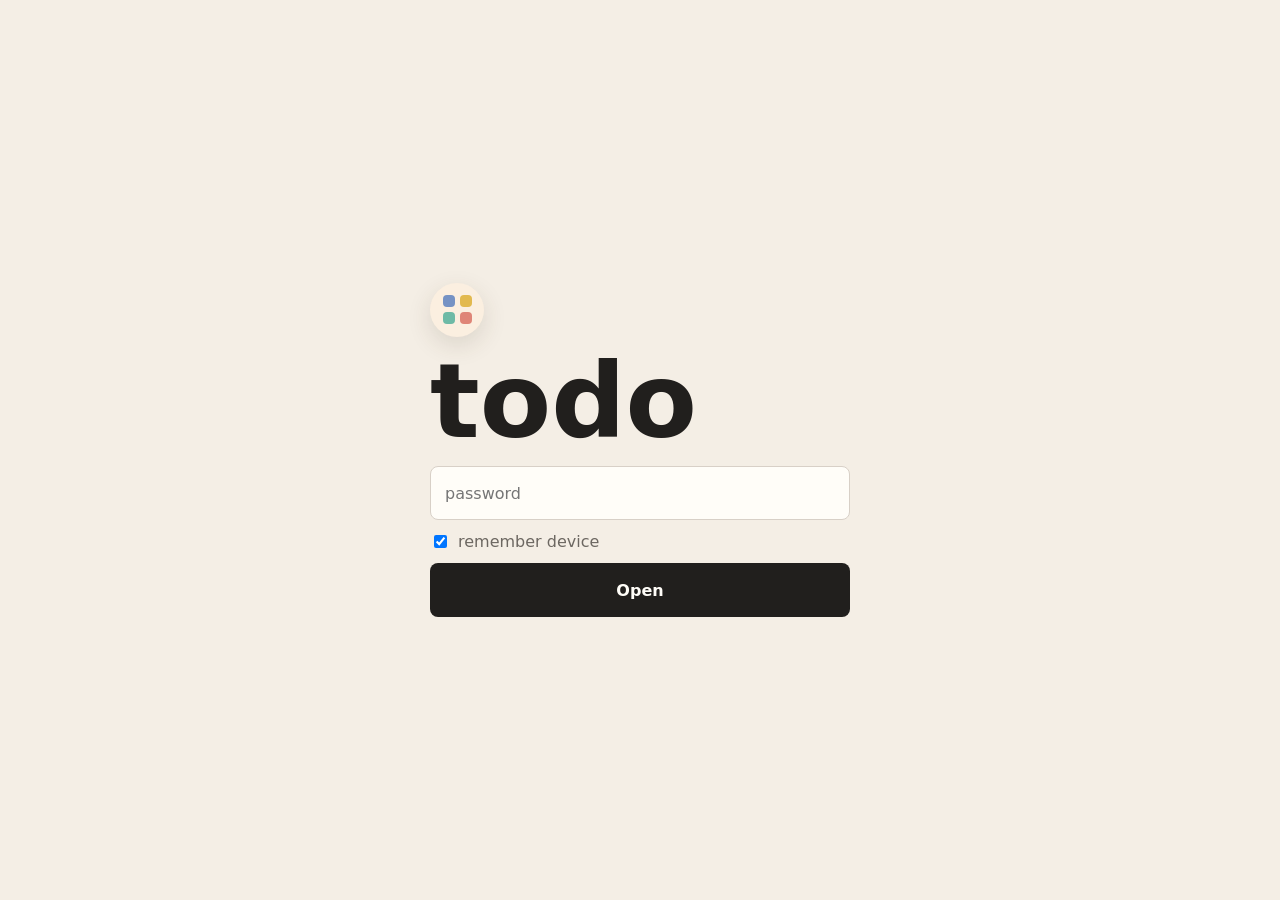
==== commit 970bc689: "Restore Todo table app" ====
--- a/gate.html
+++ b/gate.html
@@ -4,63 +4,49 @@
   <meta charset="utf-8">
   <meta name="viewport" content="width=device-width, initial-scale=1">
   <title>todo.aolabs.io</title>
-  <meta name="description" content="Password-gated todo list.">
-  <link rel="icon" href="/favicon.svg?v=20260525-todo" type="image/svg+xml">
-  <link rel="stylesheet" href="https://aolabs.io/suite-header.css?v=20260516-suite-bloom">
-  <link rel="stylesheet" href="/styles.css?v=20260525-todo">
+  <link rel="icon" href="/favicon.svg">
+  <link rel="stylesheet" href="/styles.css">
 </head>
-<body class="locked">
-  <header class="suite-topbar" aria-label="todo navigation">
-    <div class="suite-brand-cluster">
-      <a class="suite-ao-home" href="https://aolabs.io/" aria-label="aolabs.io">
-        <img src="https://aolabs.io/marks/ao-ink.svg?v=20260516-suite-bloom" alt="">
-      </a>
-      <a class="suite-app-brand" href="/" aria-label="todo home">
-        <img class="suite-app-mark" src="/favicon.svg?v=20260525-todo" alt="">
-        <span class="suite-app-name">todo.aolabs.io</span>
-      </a>
+<body class="gate-page">
+  <main class="gate">
+    <div class="suite-mark" aria-hidden="true">
+      <span></span><span></span><span></span><span></span>
     </div>
-  </header>
+    <h1>todo</h1>
+    <form id="gate-form" class="gate-form">
+      <input id="password" type="password" autocomplete="current-password" placeholder="password" autofocus>
+      <label class="remember"><input id="remember" type="checkbox" checked> remember device</label>
+      <button type="submit">Open</button>
+      <p id="gate-error" class="error" hidden>locked</p>
+    </form>
+  </main>
+  <script>
+    const form = document.querySelector("#gate-form");
+    const input = document.querySelector("#password");
+    const remember = document.querySelector("#remember");
+    const error = document.querySelector("#gate-error");
 
-  <main class="gate-shell">
-    <section class="gate-panel" aria-label="unlock todo">
-      <h1>todo</h1>
-      <p>List locked.</p>
-      <form id="gate-form" class="gate-form">
-        <input id="password" name="password" type="password" inputmode="numeric" autocomplete="current-password" placeholder="password" aria-label="password" required>
-        <label class="remember-line">
-          <input id="remember" type="checkbox" checked>
-          <span>remember this device</span>
-        </label>
-        <button type="submit">Open</button>
-        <span id="gate-status" class="form-status" aria-live="polite"></span>
-      </form>
-    </section>
-  </main>
+    fetch("/api/session")
+      .then((response) => response.json())
+      .then((session) => {
+        if (session.authenticated) window.location.href = "/";
+      })
+      .catch(() => {});
 
-  <script>
-    const form = document.getElementById("gate-form");
-    const status = document.getElementById("gate-status");
-    const password = document.getElementById("password");
-    const remember = document.getElementById("remember");
-    password.focus();
     form.addEventListener("submit", async (event) => {
       event.preventDefault();
-      status.textContent = "checking";
-      try {
-        const response = await fetch("/api/auth", {
-          method: "POST",
-          headers: { "Content-Type": "application/json" },
-          body: JSON.stringify({ password: password.value, remember: remember.checked })
-        });
-        if (!response.ok) {
-          status.textContent = "wrong password";
-          return;
-        }
-        window.location.reload();
-      } catch (error) {
-        status.textContent = "unlock failed";
+      error.hidden = true;
+      const response = await fetch("/api/auth", {
+        method: "POST",
+        headers: { "Content-Type": "application/json" },
+        body: JSON.stringify({ password: input.value, remember: remember.checked }),
+      });
+      if (response.ok) {
+        window.location.href = "/";
+        return;
       }
+      error.hidden = false;
+      input.select();
     });
   </script>
 </body>
--- a/styles.css
+++ b/styles.css
@@ -1,11 +1,14 @@
 :root {
   color-scheme: light;
-  --bg: #f5f6f2;
-  --panel: #fffefa;
-  --ink: #24231f;
-  --muted: #686860;
-  --line: rgba(48, 49, 44, .16);
-  --shadow: 0 14px 32px rgba(49, 47, 40, .07), inset 0 1px 0 rgba(255, 255, 255, .72);
+  --paper: #f4eee5;
+  --surface: #fffdf8;
+  --ink: #211f1d;
+  --muted: #6c6761;
+  --line: #d8d0c7;
+  --line-strong: #bfb4aa;
+  --accent: #6f8276;
+  --accent-2: #d79a75;
+  --shadow: 0 18px 50px rgba(63, 55, 45, 0.12);
 }
 
 * {
@@ -13,79 +16,125 @@
 }
 
 body {
+  min-height: 100vh;
   margin: 0;
-  min-height: 100vh;
-  background: linear-gradient(180deg, #eceee8 0%, var(--bg) 42%, #fbfbf8 100%);
+  background: var(--paper);
   color: var(--ink);
   font-family: Inter, ui-sans-serif, system-ui, -apple-system, BlinkMacSystemFont, "Segoe UI", sans-serif;
 }
 
-a {
+button,
+input,
+textarea {
+  font: inherit;
+}
+
+.topbar {
+  display: flex;
+  align-items: center;
+  gap: 12px;
+  max-width: 1180px;
+  margin: 0 auto;
+  padding: 24px 20px 10px;
+}
+
+.topbar h1 {
+  margin: 0;
+  font-size: clamp(2.1rem, 8vw, 4.5rem);
+  line-height: 0.95;
+  letter-spacing: 0;
+}
+
+.suite-link {
   color: inherit;
-}
-
-button,
-input {
-  font: inherit;
-}
-
-button {
+  text-decoration: none;
+}
+
+.suite-mark {
+  display: grid;
+  grid-template-columns: repeat(2, 12px);
+  grid-template-rows: repeat(2, 12px);
+  gap: 5px;
+  width: 54px;
+  height: 54px;
+  place-content: center;
+  border-radius: 50%;
+  background: #fbefe0;
+  box-shadow: 0 8px 24px rgba(73, 55, 32, 0.14);
+}
+
+.suite-mark span {
+  border-radius: 4px;
+}
+
+.suite-mark span:nth-child(1) { background: #7592c4; }
+.suite-mark span:nth-child(2) { background: #e2b94e; }
+.suite-mark span:nth-child(3) { background: #6ebaa6; }
+.suite-mark span:nth-child(4) { background: #df8577; }
+
+.app-icon {
+  width: 44px;
+  height: 44px;
+}
+
+.shell {
+  max-width: 1180px;
+  margin: 0 auto;
+  padding: 14px 20px 46px;
+}
+
+.add-row {
+  display: grid;
+  grid-template-columns: minmax(0, 1fr) 54px;
+  gap: 10px;
+  margin-bottom: 14px;
+}
+
+.add-row input {
+  width: 100%;
+  min-height: 54px;
+  border: 1px solid var(--line);
+  border-radius: 8px;
+  background: var(--surface);
+  color: var(--ink);
+  padding: 0 16px;
+  outline: none;
+  box-shadow: 0 8px 24px rgba(71, 61, 50, 0.08);
+}
+
+.add-row input:focus,
+.item-input:focus,
+.status-window:focus {
+  border-color: var(--accent);
+  box-shadow: 0 0 0 3px rgba(111, 130, 118, 0.16);
+}
+
+.add-row button,
+.delete {
+  border: 0;
+  border-radius: 8px;
+  background: var(--ink);
+  color: #fffdf8;
   cursor: pointer;
-}
-
-.shell {
-  width: min(calc(100% - 32px), 980px);
-  margin: 0 auto;
-  padding: 28px 0 44px;
-}
-
-.topline {
-  display: flex;
-  align-items: end;
-  justify-content: space-between;
-  gap: 18px;
-  margin-bottom: 12px;
-}
-
-h1,
-p {
-  margin: 0;
-}
-
-h1 {
-  font-size: clamp(42px, 7vw, 72px);
-  line-height: 1;
-  letter-spacing: 0;
-}
-
-.summary-line {
-  margin-top: 8px;
-  color: var(--muted);
-  font-size: 15px;
-  font-weight: 760;
-}
-
-.updated-at {
-  color: var(--muted);
-  font-size: 13px;
-  font-weight: 760;
-  white-space: nowrap;
-}
-
-.todo-panel,
-.gate-panel {
+  font-weight: 800;
+}
+
+.add-row button {
+  min-height: 54px;
+  font-size: 1.7rem;
+}
+
+.table-shell {
+  overflow-x: auto;
   border: 1px solid var(--line);
   border-radius: 8px;
-  background: rgba(255, 254, 250, .94);
+  background: var(--surface);
   box-shadow: var(--shadow);
 }
 
-.todo-panel {
-  overflow: hidden;
-}
-
-.todo-table {
-  width: 100%;
+table {
+  width: 100%;
+  min-width: 720px;
   border-collapse: collapse;
   table-layout: fixed;
 }
@@ -93,161 +142,213 @@
 th,
 td {
   border-bottom: 1px solid var(--line);
+  vertical-align: top;
+}
+
+th {
+  padding: 14px 16px;
+  color: var(--muted);
+  font-size: 0.88rem;
+  text-align: left;
+  text-transform: lowercase;
+}
+
+th:first-child,
+td:first-child {
+  width: 28%;
+  border-right: 1px solid var(--line);
+}
+
+td {
   padding: 12px;
-  text-align: left;
-  vertical-align: top;
-}
-
-thead th {
-  background: #eff1ec;
+}
+
+tr:last-child td {
+  border-bottom: 0;
+}
+
+.item-cell {
+  min-width: 0;
+}
+
+.item-wrap {
+  display: grid;
+  grid-template-columns: minmax(0, 1fr) 36px;
+  gap: 8px;
+}
+
+.item-input {
+  width: 100%;
+  min-height: 48px;
+  border: 1px solid transparent;
+  border-radius: 7px;
+  background: #fbf7ef;
+  color: var(--ink);
+  padding: 0 12px;
+  outline: none;
+  font-weight: 750;
+}
+
+.delete {
+  width: 36px;
+  height: 36px;
+  align-self: start;
+  background: #efe3d9;
   color: var(--muted);
-  font-size: 12px;
-  font-weight: 840;
-  text-transform: lowercase;
-}
-
-tbody:last-child tr:last-child td {
-  border-bottom: 0;
-}
-
-.compose-row td,
-.todo-row td {
-  display: grid;
-  grid-template-columns: minmax(0, 1fr) auto;
-  gap: 10px;
-  align-items: start;
-}
-
-input {
-  width: 100%;
-  min-height: 40px;
-  border: 1px solid rgba(37, 36, 33, .18);
-  border-radius: 7px;
-  background: #fffefa;
-  color: var(--ink);
-  padding: 8px 10px;
+}
+
+.delete:hover {
+  background: #ead4c4;
+  color: var(--ink);
+}
+
+.status-window {
+  display: block;
+  width: 100%;
+  height: 210px;
+  min-height: 210px;
+  max-height: 210px;
+  resize: none;
+  overflow-y: auto;
+  border: 1px solid var(--line);
+  border-radius: 8px;
+  background: #fffaf3;
+  color: var(--ink);
+  padding: 14px 15px;
+  line-height: 1.48;
   outline: none;
-}
-
-button {
-  min-height: 40px;
-  border: 1px solid rgba(37, 36, 33, .16);
-  border-radius: 7px;
-  background: #24231f;
-  color: #fffefa;
-  padding: 8px 14px;
-  font-weight: 820;
-}
-
-button:disabled {
-  opacity: .58;
-  cursor: default;
-}
-
-.todo-row span {
-  min-height: 40px;
+  white-space: pre-wrap;
+}
+
+.status-window::-webkit-scrollbar {
+  width: 10px;
+}
+
+.status-window::-webkit-scrollbar-track {
+  background: #f1e8dc;
+  border-radius: 999px;
+}
+
+.status-window::-webkit-scrollbar-thumb {
+  background: #b8a99b;
+  border-radius: 999px;
+}
+
+.empty {
+  padding: 26px;
+  color: var(--muted);
+  border-top: 1px solid var(--line);
+}
+
+.gate-page {
+  display: grid;
+  place-items: center;
+  padding: 20px;
+}
+
+.gate {
+  width: min(100%, 420px);
+  display: grid;
+  gap: 18px;
+  justify-items: start;
+}
+
+.gate h1 {
+  margin: 0;
+  font-size: clamp(3.8rem, 18vw, 6.5rem);
+  line-height: 0.9;
+}
+
+.gate-form {
+  width: 100%;
+  display: grid;
+  gap: 12px;
+}
+
+.gate-form input[type="password"] {
+  min-height: 54px;
+  border: 1px solid var(--line);
+  border-radius: 8px;
+  background: var(--surface);
+  padding: 0 14px;
+  outline: none;
+}
+
+.remember {
+  color: var(--muted);
   display: flex;
   align-items: center;
-  overflow-wrap: anywhere;
-  font-size: 16px;
-  line-height: 1.35;
-  font-weight: 680;
-}
-
-.todo-row button {
-  background: transparent;
-  color: var(--muted);
-  font-size: 12px;
-}
-
-#form-status,
-.form-status {
-  color: var(--muted);
-  font-size: 12px;
-  font-weight: 760;
-}
-
-.compose-row #form-status {
-  grid-column: 1 / -1;
-  min-height: 16px;
-}
-
-.empty-row td {
-  color: var(--muted);
-  font-weight: 680;
-}
-
-.locked {
-  background: linear-gradient(180deg, #eceee8 0%, var(--bg) 100%);
-}
-
-.gate-shell {
-  min-height: calc(100vh - 63px);
-  display: grid;
-  place-items: center;
-  padding: 28px 16px;
-}
-
-.gate-panel {
-  width: min(100%, 420px);
-  padding: 24px;
-}
-
-.gate-panel h1 {
-  font-size: 54px;
-}
-
-.gate-panel p {
-  margin-top: 8px;
-  color: var(--muted);
-  font-weight: 720;
-}
-
-.gate-form {
-  display: grid;
-  gap: 12px;
-  margin-top: 18px;
-}
-
-.remember-line {
-  display: flex;
-  align-items: center;
-  gap: 9px;
-  color: var(--muted);
-  font-size: 14px;
-  font-weight: 760;
-}
-
-.remember-line input {
-  width: 18px;
-  min-height: 18px;
-}
-
-@media (max-width: 620px) {
+  gap: 8px;
+}
+
+.gate-form button {
+  min-height: 54px;
+  border: 0;
+  border-radius: 8px;
+  background: var(--ink);
+  color: #fffdf8;
+  font-weight: 800;
+  cursor: pointer;
+}
+
+.error {
+  margin: 0;
+  color: #9b3f30;
+  font-weight: 700;
+}
+
+@media (max-width: 720px) {
+  .topbar {
+    padding-top: 18px;
+  }
+
+  .suite-mark {
+    width: 46px;
+    height: 46px;
+    grid-template-columns: repeat(2, 10px);
+    grid-template-rows: repeat(2, 10px);
+  }
+
+  .app-icon {
+    width: 38px;
+    height: 38px;
+  }
+
   .shell {
-    width: min(calc(100% - 24px), 460px);
-    padding-top: 22px;
-  }
-
-  .topline {
-    display: grid;
-    gap: 6px;
-  }
-
-  .updated-at {
-    white-space: normal;
-  }
-
-  h1 {
-    font-size: 48px;
-  }
-
-  .compose-row td,
-  .todo-row td {
-    grid-template-columns: 1fr;
-  }
-
-  button {
-    width: 100%;
-  }
-}
+    padding-inline: 12px;
+  }
+
+  table {
+    min-width: 100%;
+  }
+
+  th:first-child,
+  td:first-child {
+    width: 40%;
+  }
+
+  td {
+    padding: 10px;
+  }
+
+  .item-wrap {
+    grid-template-columns: minmax(0, 1fr) 34px;
+    gap: 7px;
+  }
+
+  .item-input {
+    min-height: 46px;
+    padding-inline: 10px;
+  }
+
+  .delete {
+    width: 34px;
+    height: 34px;
+  }
+
+  .status-window {
+    height: 190px;
+    min-height: 190px;
+    max-height: 190px;
+  }
+}
